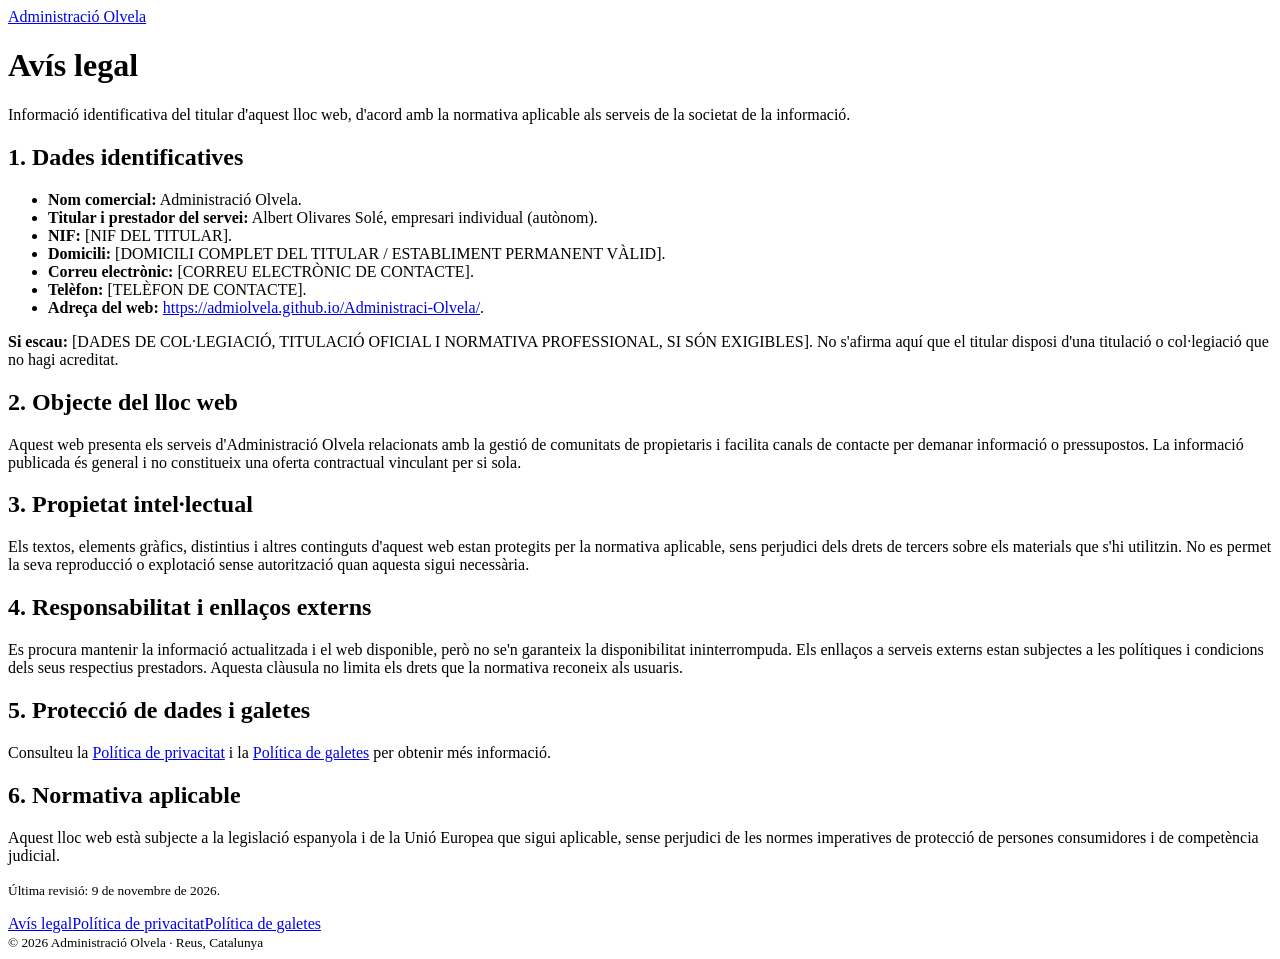
==== avis-legal.html @ cea0e5c9 "Add files via upload" ====
<!doctype html><html lang="ca"><head><meta charset="utf-8"><meta name="viewport" content="width=device-width, initial-scale=1"><meta name="robots" content="index,follow"><title>Avís legal · Administració Olvela</title><link rel="stylesheet" href="estils-legals.css"></head><body><header class="top"><a href="index.html">Administració Olvela</a></header><main class="wrap"><h1>Avís legal</h1>
<p class="intro">Informació identificativa del titular d'aquest lloc web, d'acord amb la normativa aplicable als serveis de la societat de la informació.</p>
<h2>1. Dades identificatives</h2>
<ul><li><strong>Nom comercial:</strong> Administració Olvela.</li><li><strong>Titular i prestador del servei:</strong> Albert Olivares Solé, empresari individual (autònom).</li><li><strong>NIF:</strong> <span class="pending">[NIF DEL TITULAR]</span>.</li><li><strong>Domicili:</strong> <span class="pending">[DOMICILI COMPLET DEL TITULAR / ESTABLIMENT PERMANENT VÀLID]</span>.</li><li><strong>Correu electrònic:</strong> <span class="pending">[CORREU ELECTRÒNIC DE CONTACTE]</span>.</li><li><strong>Telèfon:</strong> <span class="pending">[TELÈFON DE CONTACTE]</span>.</li><li><strong>Adreça del web:</strong> <a href="https://admiolvela.github.io/Administraci-Olvela/">https://admiolvela.github.io/Administraci-Olvela/</a>.</li></ul>
<p><strong>Si escau:</strong> <span class="pending">[DADES DE COL·LEGIACIÓ, TITULACIÓ OFICIAL I NORMATIVA PROFESSIONAL, SI SÓN EXIGIBLES]</span>. No s'afirma aquí que el titular disposi d'una titulació o col·legiació que no hagi acreditat.</p>
<h2>2. Objecte del lloc web</h2><p>Aquest web presenta els serveis d'Administració Olvela relacionats amb la gestió de comunitats de propietaris i facilita canals de contacte per demanar informació o pressupostos. La informació publicada és general i no constitueix una oferta contractual vinculant per si sola.</p>
<h2>3. Propietat intel·lectual</h2><p>Els textos, elements gràfics, distintius i altres continguts d'aquest web estan protegits per la normativa aplicable, sens perjudici dels drets de tercers sobre els materials que s'hi utilitzin. No es permet la seva reproducció o explotació sense autorització quan aquesta sigui necessària.</p>
<h2>4. Responsabilitat i enllaços externs</h2><p>Es procura mantenir la informació actualitzada i el web disponible, però no se'n garanteix la disponibilitat ininterrompuda. Els enllaços a serveis externs estan subjectes a les polítiques i condicions dels seus respectius prestadors. Aquesta clàusula no limita els drets que la normativa reconeix als usuaris.</p>
<h2>5. Protecció de dades i galetes</h2><p>Consulteu la <a href="politica-privacitat.html">Política de privacitat</a> i la <a href="politica-galetes.html">Política de galetes</a> per obtenir més informació.</p>
<h2>6. Normativa aplicable</h2><p>Aquest lloc web està subjecte a la legislació espanyola i de la Unió Europea que sigui aplicable, sense perjudici de les normes imperatives de protecció de persones consumidores i de competència judicial.</p>
<p><small>Última revisió: 9 de novembre de 2026.</small></p>
</main><footer><nav aria-label="Enllaços legals"><a href="avis-legal.html">Avís legal</a><a href="politica-privacitat.html">Política de privacitat</a><a href="politica-galetes.html">Política de galetes</a></nav><small>© 2026 Administració Olvela · Reus, Catalunya</small></footer></body></html>
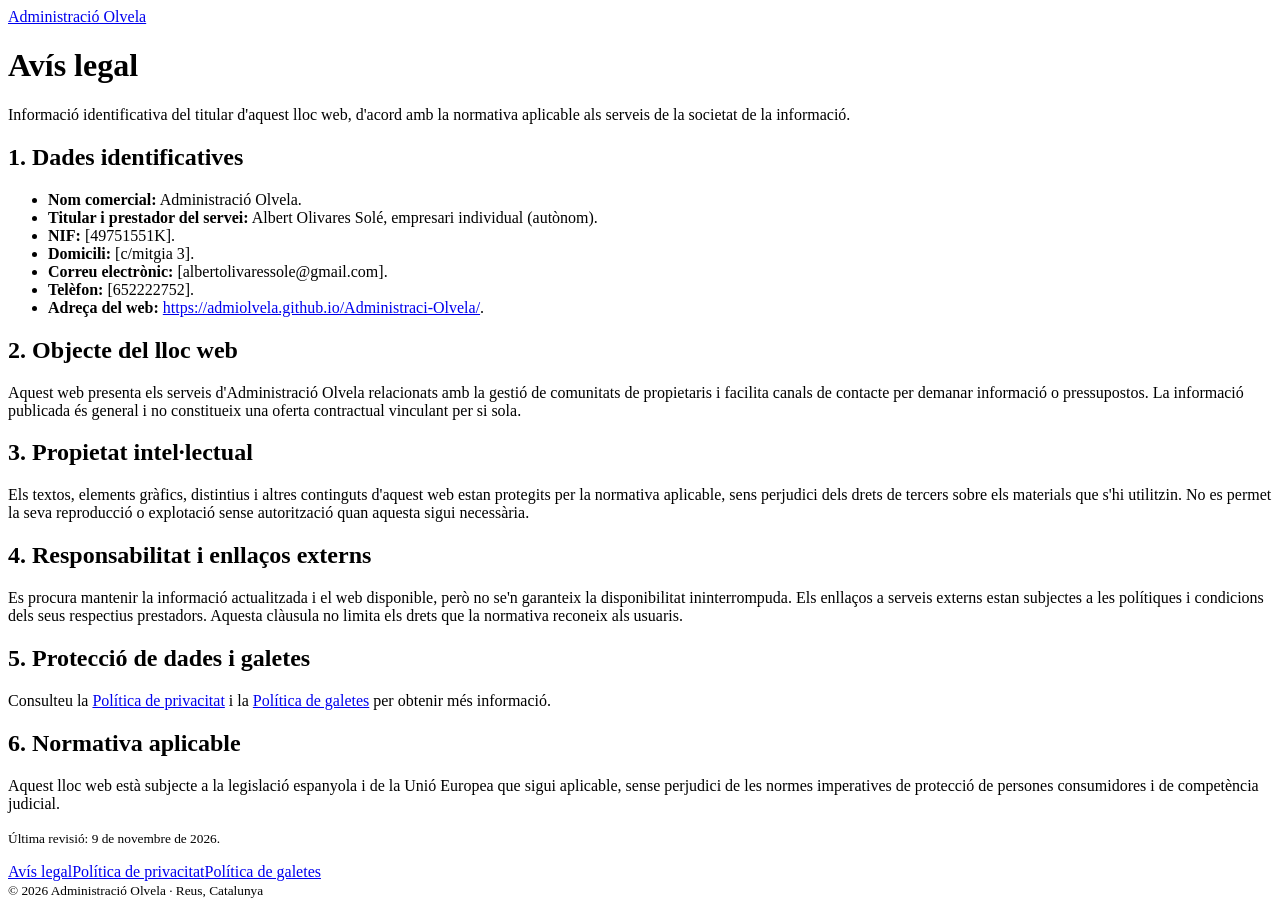
==== commit 9e457d5b: "Update avis-legal.html" ====
--- a/avis-legal.html
+++ b/avis-legal.html
@@ -1,12 +1,12 @@
 <!doctype html><html lang="ca"><head><meta charset="utf-8"><meta name="viewport" content="width=device-width, initial-scale=1"><meta name="robots" content="index,follow"><title>Avís legal · Administració Olvela</title><link rel="stylesheet" href="estils-legals.css"></head><body><header class="top"><a href="index.html">Administració Olvela</a></header><main class="wrap"><h1>Avís legal</h1>
 <p class="intro">Informació identificativa del titular d'aquest lloc web, d'acord amb la normativa aplicable als serveis de la societat de la informació.</p>
 <h2>1. Dades identificatives</h2>
-<ul><li><strong>Nom comercial:</strong> Administració Olvela.</li><li><strong>Titular i prestador del servei:</strong> Albert Olivares Solé, empresari individual (autònom).</li><li><strong>NIF:</strong> <span class="pending">[NIF DEL TITULAR]</span>.</li><li><strong>Domicili:</strong> <span class="pending">[DOMICILI COMPLET DEL TITULAR / ESTABLIMENT PERMANENT VÀLID]</span>.</li><li><strong>Correu electrònic:</strong> <span class="pending">[CORREU ELECTRÒNIC DE CONTACTE]</span>.</li><li><strong>Telèfon:</strong> <span class="pending">[TELÈFON DE CONTACTE]</span>.</li><li><strong>Adreça del web:</strong> <a href="https://admiolvela.github.io/Administraci-Olvela/">https://admiolvela.github.io/Administraci-Olvela/</a>.</li></ul>
-<p><strong>Si escau:</strong> <span class="pending">[DADES DE COL·LEGIACIÓ, TITULACIÓ OFICIAL I NORMATIVA PROFESSIONAL, SI SÓN EXIGIBLES]</span>. No s'afirma aquí que el titular disposi d'una titulació o col·legiació que no hagi acreditat.</p>
+<ul><li><strong>Nom comercial:</strong> Administració Olvela.</li><li><strong>Titular i prestador del servei:</strong> Albert Olivares Solé, empresari individual (autònom).</li><li><strong>NIF:</strong> <span class="pending">[49751551K]</span>.</li><li><strong>Domicili:</strong> <span class="pending">[c/mitgia 3]</span>.</li><li><strong>Correu electrònic:</strong> <span class="pending">[albertolivaressole@gmail.com]</span>.</li><li><strong>Telèfon:</strong> <span class="pending">[652222752]</span>.</li><li><strong>Adreça del web:</strong> <a href="https://admiolvela.github.io/Administraci-Olvela/">https://admiolvela.github.io/Administraci-Olvela/</a>.</li></ul>
+
 <h2>2. Objecte del lloc web</h2><p>Aquest web presenta els serveis d'Administració Olvela relacionats amb la gestió de comunitats de propietaris i facilita canals de contacte per demanar informació o pressupostos. La informació publicada és general i no constitueix una oferta contractual vinculant per si sola.</p>
 <h2>3. Propietat intel·lectual</h2><p>Els textos, elements gràfics, distintius i altres continguts d'aquest web estan protegits per la normativa aplicable, sens perjudici dels drets de tercers sobre els materials que s'hi utilitzin. No es permet la seva reproducció o explotació sense autorització quan aquesta sigui necessària.</p>
 <h2>4. Responsabilitat i enllaços externs</h2><p>Es procura mantenir la informació actualitzada i el web disponible, però no se'n garanteix la disponibilitat ininterrompuda. Els enllaços a serveis externs estan subjectes a les polítiques i condicions dels seus respectius prestadors. Aquesta clàusula no limita els drets que la normativa reconeix als usuaris.</p>
 <h2>5. Protecció de dades i galetes</h2><p>Consulteu la <a href="politica-privacitat.html">Política de privacitat</a> i la <a href="politica-galetes.html">Política de galetes</a> per obtenir més informació.</p>
 <h2>6. Normativa aplicable</h2><p>Aquest lloc web està subjecte a la legislació espanyola i de la Unió Europea que sigui aplicable, sense perjudici de les normes imperatives de protecció de persones consumidores i de competència judicial.</p>
 <p><small>Última revisió: 9 de novembre de 2026.</small></p>
-</main><footer><nav aria-label="Enllaços legals"><a href="avis-legal.html">Avís legal</a><a href="politica-privacitat.html">Política de privacitat</a><a href="politica-galetes.html">Política de galetes</a></nav><small>© 2026 Administració Olvela · Reus, Catalunya</small></footer></body></html>+</main><footer><nav aria-label="Enllaços legals"><a href="avis-legal.html">Avís legal</a><a href="politica-privacitat.html">Política de privacitat</a><a href="politica-galetes.html">Política de galetes</a></nav><small>© 2026 Administració Olvela · Reus, Catalunya</small></footer></body></html>
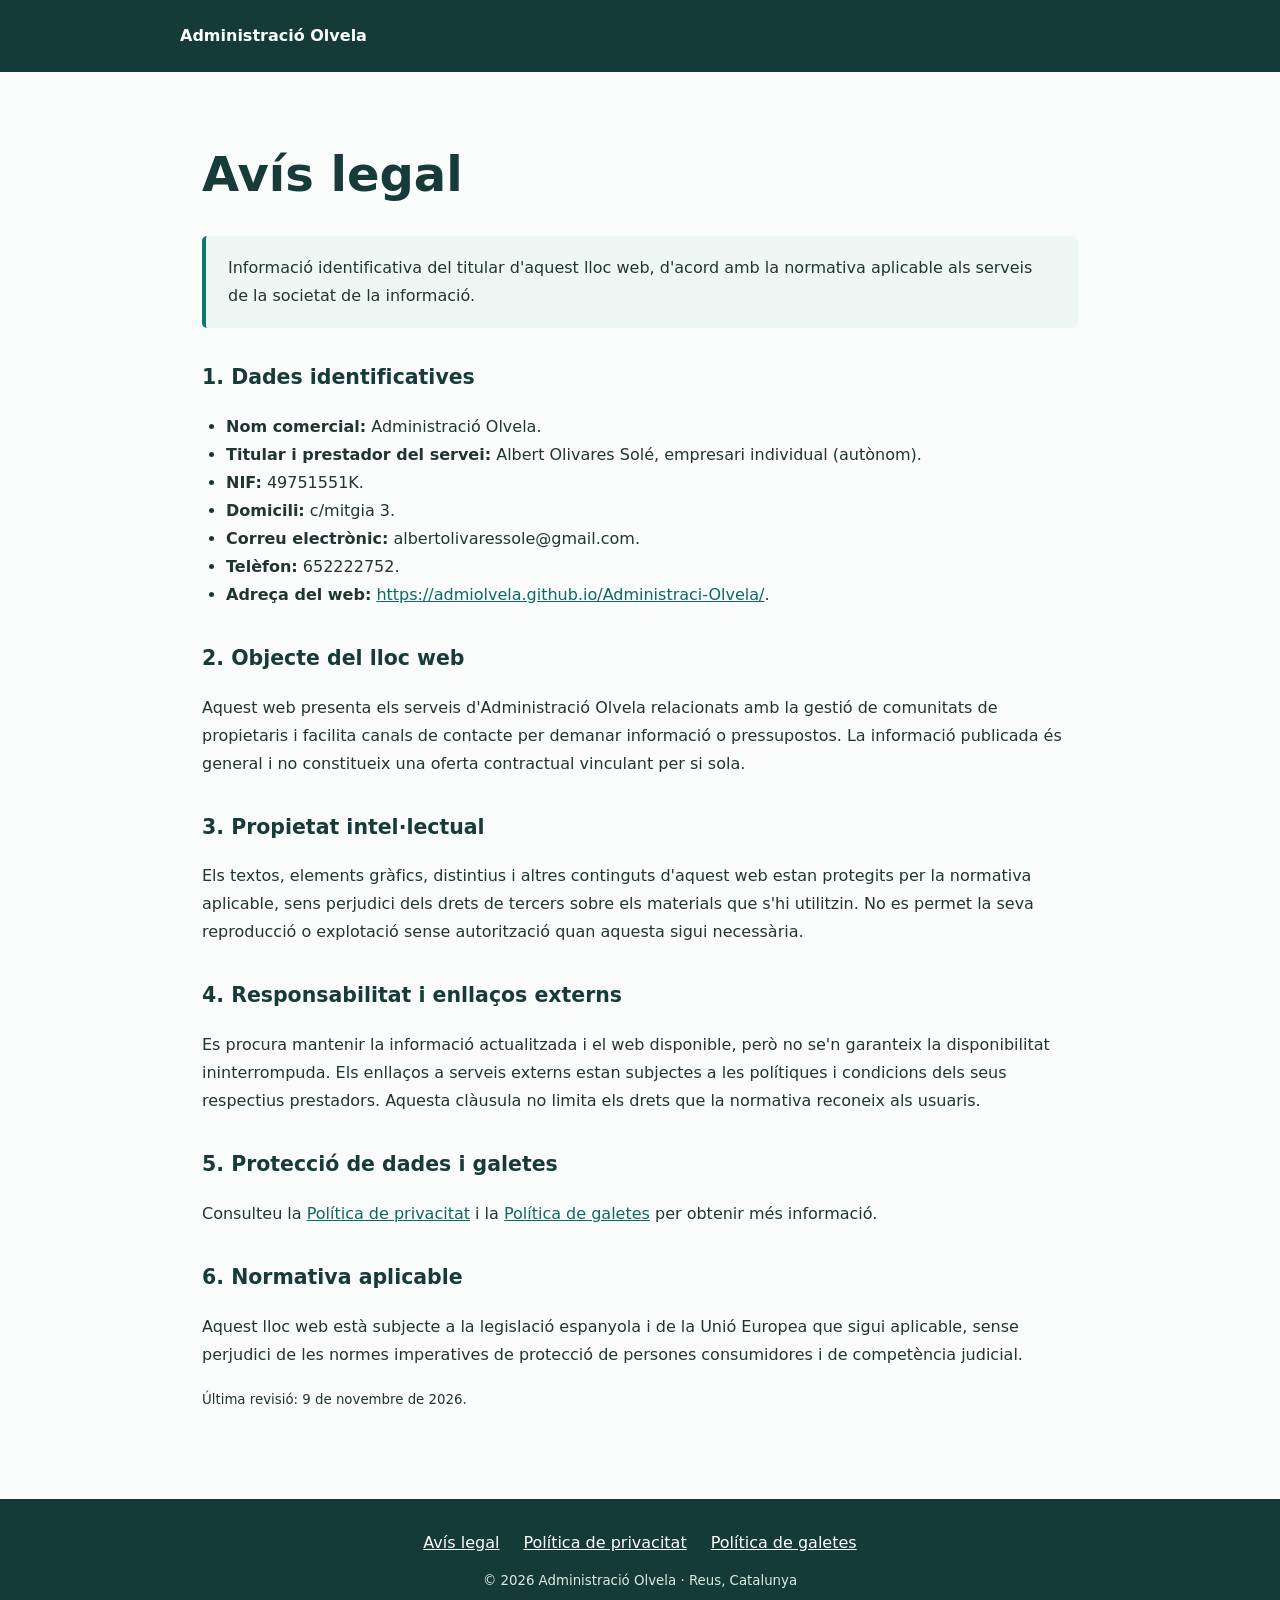
==== commit 880f875b: "Update avis-legal.html" ====
--- a/avis-legal.html
+++ b/avis-legal.html
@@ -1,7 +1,7 @@
 <!doctype html><html lang="ca"><head><meta charset="utf-8"><meta name="viewport" content="width=device-width, initial-scale=1"><meta name="robots" content="index,follow"><title>Avís legal · Administració Olvela</title><link rel="stylesheet" href="estils-legals.css"></head><body><header class="top"><a href="index.html">Administració Olvela</a></header><main class="wrap"><h1>Avís legal</h1>
 <p class="intro">Informació identificativa del titular d'aquest lloc web, d'acord amb la normativa aplicable als serveis de la societat de la informació.</p>
 <h2>1. Dades identificatives</h2>
-<ul><li><strong>Nom comercial:</strong> Administració Olvela.</li><li><strong>Titular i prestador del servei:</strong> Albert Olivares Solé, empresari individual (autònom).</li><li><strong>NIF:</strong> <span class="pending">[49751551K]</span>.</li><li><strong>Domicili:</strong> <span class="pending">[c/mitgia 3]</span>.</li><li><strong>Correu electrònic:</strong> <span class="pending">[albertolivaressole@gmail.com]</span>.</li><li><strong>Telèfon:</strong> <span class="pending">[652222752]</span>.</li><li><strong>Adreça del web:</strong> <a href="https://admiolvela.github.io/Administraci-Olvela/">https://admiolvela.github.io/Administraci-Olvela/</a>.</li></ul>
+<ul><li><strong>Nom comercial:</strong> Administració Olvela.</li><li><strong>Titular i prestador del servei:</strong> Albert Olivares Solé, empresari individual (autònom).</li><li><strong>NIF:</strong> 49751551K.</li><li><strong>Domicili:</strong> c/mitgia 3.</li><li><strong>Correu electrònic:</strong> albertolivaressole@gmail.com.</li><li><strong>Telèfon:</strong> 652222752.</li><li><strong>Adreça del web:</strong> <a href="https://admiolvela.github.io/Administraci-Olvela/">https://admiolvela.github.io/Administraci-Olvela/</a>.</li></ul>
 
 <h2>2. Objecte del lloc web</h2><p>Aquest web presenta els serveis d'Administració Olvela relacionats amb la gestió de comunitats de propietaris i facilita canals de contacte per demanar informació o pressupostos. La informació publicada és general i no constitueix una oferta contractual vinculant per si sola.</p>
 <h2>3. Propietat intel·lectual</h2><p>Els textos, elements gràfics, distintius i altres continguts d'aquest web estan protegits per la normativa aplicable, sens perjudici dels drets de tercers sobre els materials que s'hi utilitzin. No es permet la seva reproducció o explotació sense autorització quan aquesta sigui necessària.</p>
--- a/estils-legals.css
+++ b/estils-legals.css
@@ -0,0 +1,2 @@
+
+:root{color-scheme:light;--ink:#173b38;--accent:#0f766e;--light:#eff7f4;--line:#dce9e5}*{box-sizing:border-box}body{margin:0;font-family:system-ui,-apple-system,Segoe UI,Arial,sans-serif;background:#fafcfb;color:#203532;line-height:1.75}a{color:#0d6860}a:hover{text-decoration:none}.top{background:#143b37;color:white;padding:22px max(22px,calc((100vw - 920px)/2))}.top a{color:#fff;text-decoration:none;font-weight:700}.wrap{max-width:920px;margin:auto;padding:42px 22px 70px}h1{font-size:clamp(2rem,4vw,3rem);color:var(--ink);line-height:1.2}h2{font-size:1.28rem;color:var(--ink);margin-top:32px}p,li{font-size:1rem}.intro{padding:18px 22px;background:var(--light);border-left:4px solid var(--accent);border-radius:5px}.pending{background:#fff0d4;padding:2px 5px;border-radius:3px;font-weight:600}footer{background:#143b37;color:#dceae6;padding:30px 20px;text-align:center}footer a{color:white;margin:0 12px;display:inline-block}footer small{display:block;margin-top:12px}ul{padding-left:24px}@media(max-width:480px){.wrap{padding-top:28px}footer a{margin:4px 8px}}
